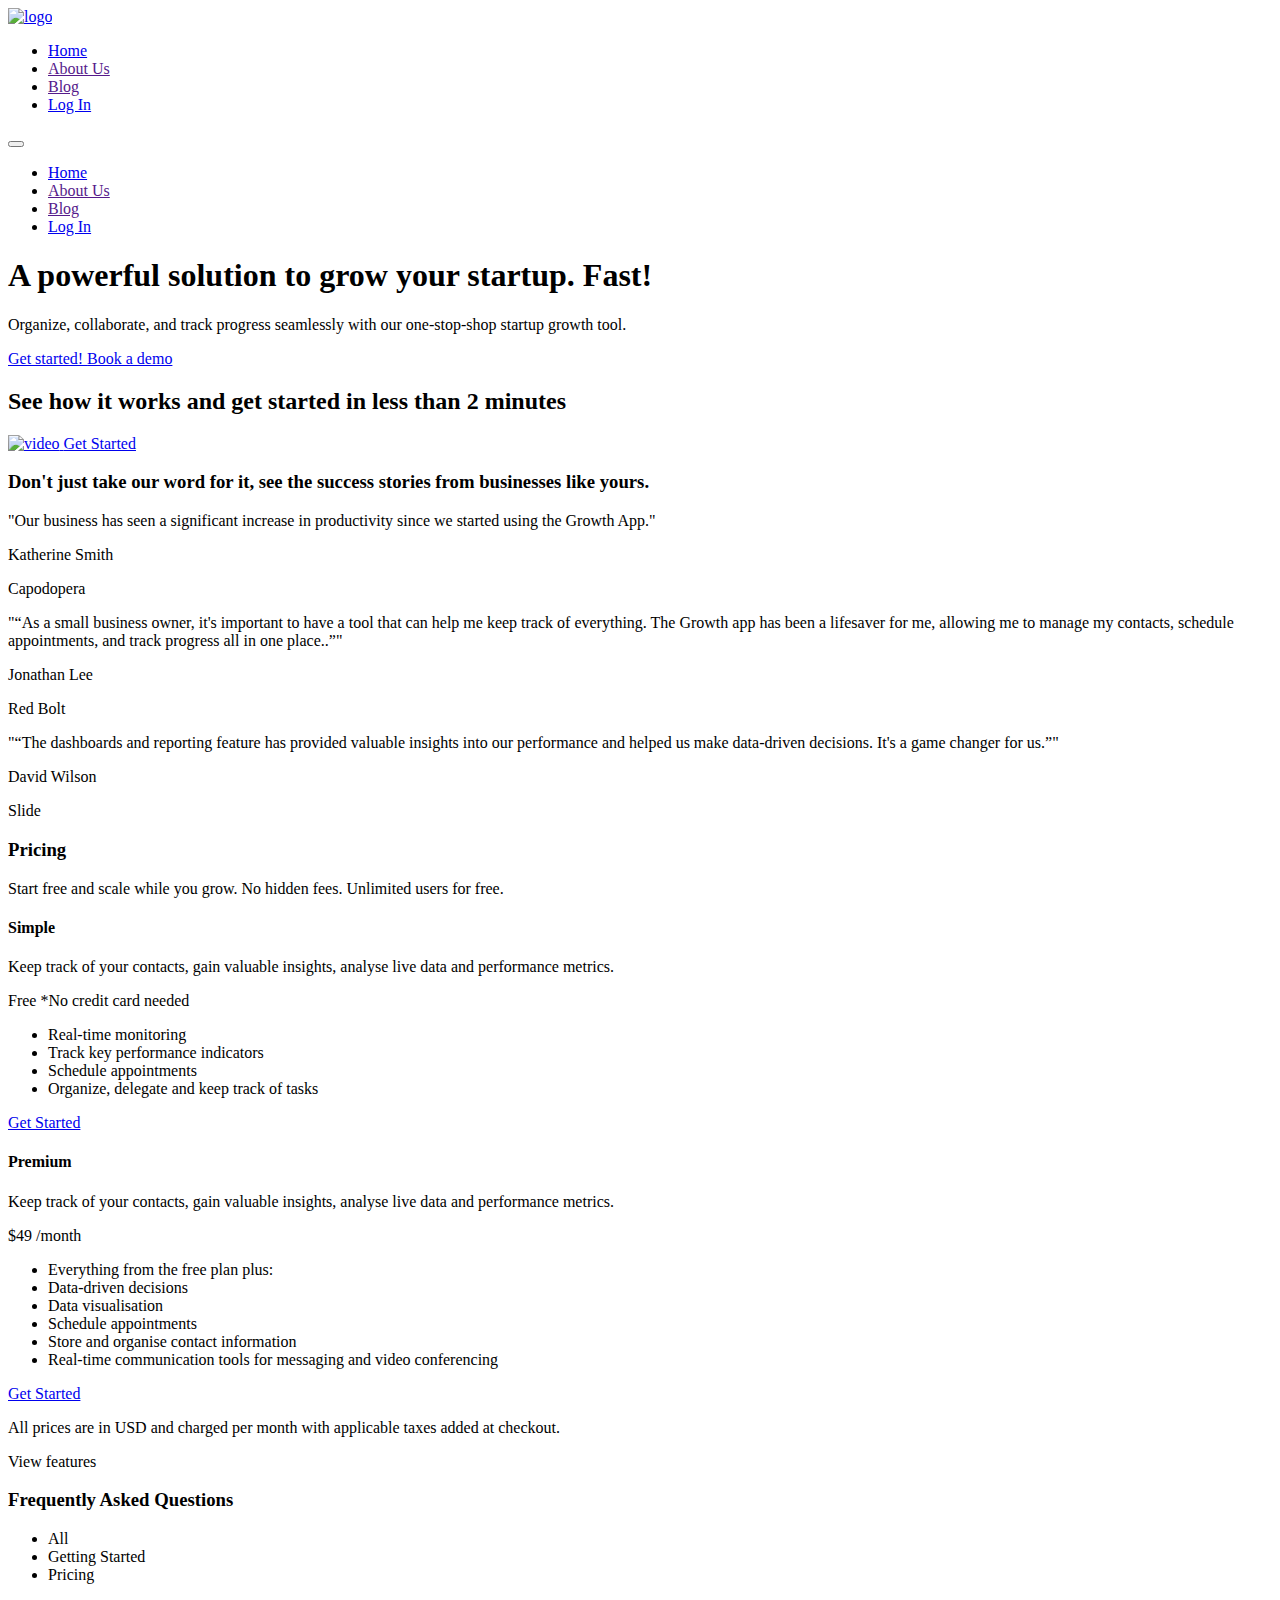
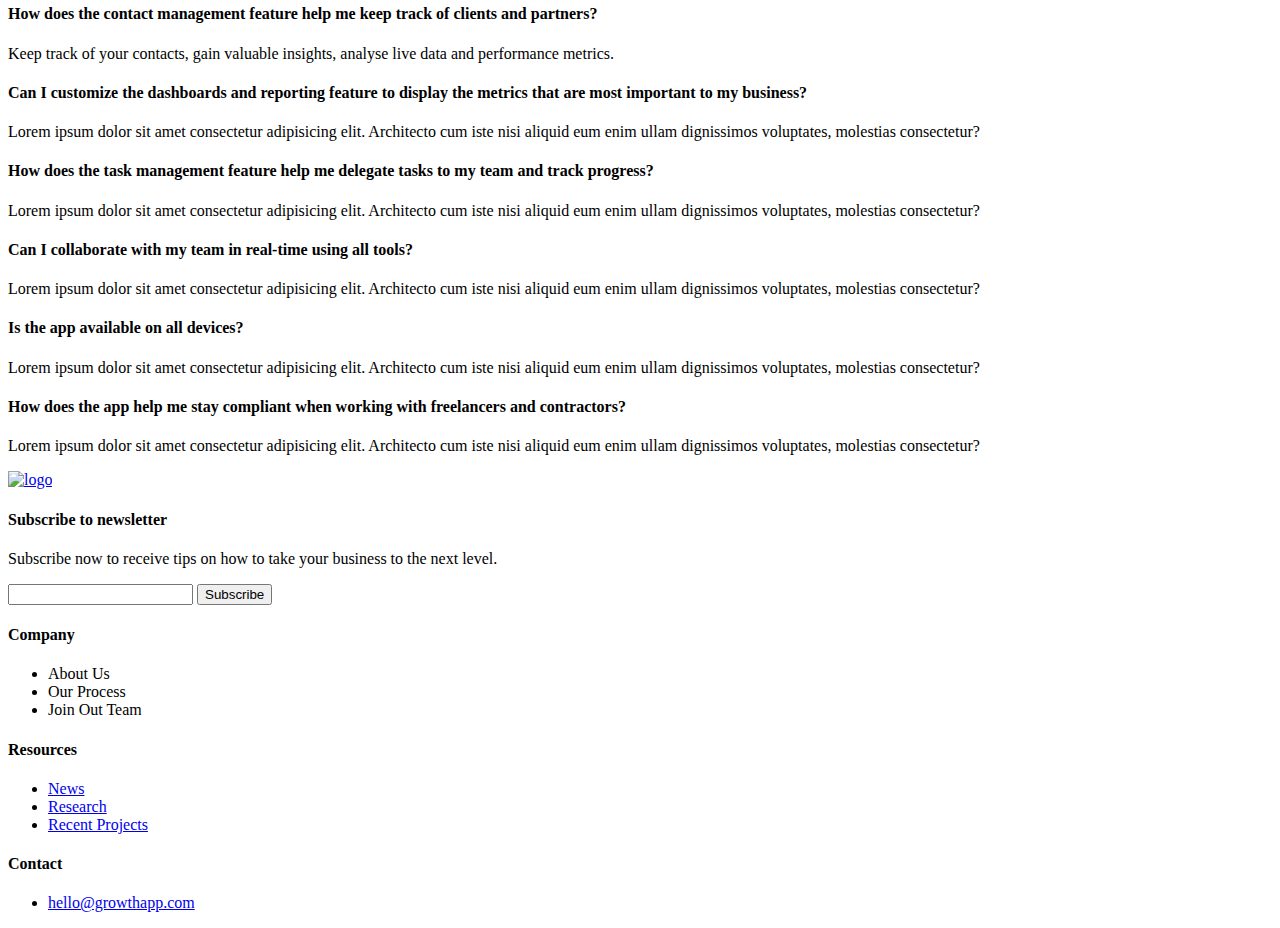
==== index.html @ 92686e4e "moved index.html to root" ====
<!DOCTYPE html>
<html lang="en">
<head>
    <meta charset="UTF-8">
    <meta name="viewport" content="width=device-width, initial-scale=1.0">
    <title>Growth App</title>
    <link rel="preconnect" href="https://fonts.googleapis.com">
    <link rel="preconnect" href="https://fonts.gstatic.com" crossorigin>
    <link href="https://fonts.googleapis.com/css2?family=Poppins:wght@300;400;600;700&display=swap" rel="stylesheet">
    <link rel="stylesheet" href="https://cdnjs.cloudflare.com/ajax/libs/font-awesome/6.6.0/css/all.min.css" integrity="sha512-Kc323vGBEqzTmouAECnVceyQqyqdsSiqLQISBL29aUW4U/M7pSPA/gEUZQqv1cwx4OnYxTxve5UMg5GT6L4JJg==" crossorigin="anonymous" referrerpolicy="no-referrer" />
    <link rel="stylesheet" href="/style.css">
    <link rel="shortcut icon" href="Images/favicon.ico" type="image/x-icon">
</head>
<body>

    <!-- Navbar -->
    <nav class="navbar">
        <div class="container">
            <div class="logo">
                <a href="index.html">
                    <img src="/Images/logo.png" alt="logo">
                </a>
            </div>
            <div class="main-menu">
                <ul>
                    <li>
                        <a href="index.html">Home</a>
                    </li>
                    <li>
                        <a href="">About Us</a>
                    </li>
                    <li>
                        <a href="">Blog</a>
                    </li>
                    <li>
                        <a class="btn" href="#">
                            <i class="fas fa-user fa-fw"></i>Log In
                        </a>
                    </li>
                </ul>
            </div>

            <!-- Hamburger button -->

            <button class="hamburger-button">
                <div class="hamburger-line"></div>
                <div class="hamburger-line"></div>
                <div class="hamburger-line"></div>
            </button>
            <div class="mobile-menu">
                <ul>
                    <li>
                        <a href="index.html">Home</a>
                    </li>
                    <li>
                        <a href="">About Us</a>
                    </li>
                    <li>
                        <a href="">Blog</a>
                    </li>
                    <li>
                        <a class="btn" href="#">
                            <i class="fas fa-user fa-fw"></i>Log In
                        </a>
                    </li>
                </ul>
            </div>
        </div>
    </nav>
    <!-- Hero section -->

    <section class="hero">
        <div class="container">
            <div class="hero-content">
                <h1 class="hero-heading text-xxl">
                    A powerful solution to grow your startup. Fast!
                </h1>
                <p class="hero-text">
                    Organize, collaborate, and track progress seamlessly with our one-stop-shop startup growth tool.
                </p>
                <div class="hero-buttons">
                    <a href="#" class="btn btn-primary">
                        Get started!
                    </a>
                    <a href="#" class="btn"><i class="fas fa-laptop"></i>
                        Book a demo
                    </a>
                </div>
            </div>
        </div>
    </section>

     <!-- Video section -->

     <section class="video bg-black">
        <div class="container-sm">
            <h2 class="video-heading text-xl text-center">
                See how it works and get started in less than 2 minutes
            </h2>
            <div class="video-content">
                <a href="#">
                    <img src="/Images/video-preview.png" alt="video" class="video-preview">
                </a>
                <a href="#" class="btn btn-primary">Get Started</a>
            </div>
        </div>
     </section>

     <!-- Testimonials section -->

     <section class="testimonials bg-dark">
        <div class="container">
            <h3 class="testimonials-heading text-xl">
                Don't just take our word for it, see the success stories from businesses like yours.
            </h3>
            <div class="testimonials-grid">
                <div class="card">
                    <p>
                        "Our business has seen a significant increase in productivity since we started using the Growth App."
                    </p>
                    <p>Katherine Smith</p>
                    <p>Capodopera</p>
                </div>
                <div class="card">
                    <p>
                        "“As a small business owner, it's important to have a tool that can help me keep track of everything. The Growth app has been a lifesaver for me, allowing me to manage my contacts, schedule appointments, and track progress all in one place..”"
                    </p>
                    <p>Jonathan Lee</p>
                    <p>Red Bolt</p>
                </div>
                <div class="card">
                    <p>
                        "“The dashboards and reporting feature has provided valuable insights into our performance and helped us make data-driven decisions. It's a game changer for us.”"
                    </p>
                    <p>David Wilson</p>
                    <p>Slide</p>
                </div>
            </div>
        </div>
     </section>


     <!-- Pricing section -->

     <section class="pricing">
        <div class="container-sm">
            <h3 class="pricing-heading text-xl text-center">
                Pricing
            </h3>
            <p class="pricing-subheading text-md text-center">
                Start free and scale while you grow. No hidden fees. Unlimited users for free.
            </p>
            <div class="pricing-grid">

                <!-- Pricing Card 1 -->

                 <div class="card bg-light">
                    <div class="pricing-card-header">
                        <h4 class="pricing-heading text-xl">
                            Simple
                        </h4>
                        <p class="pricing-card-subheading">
                            Keep track of your contacts, gain valuable insights, analyse live data and performance metrics.
                        </p>
                        <p class="pricing-card-price">
                            <span class="text-xl">Free</span>
                            *No credit card needed
                        </p>
                    </div>
                    <div class="pricing-card-body">
                        <ul>
                            <li>
                                <i class="fas fa-check"></i> Real-time monitoring
                            </li>
                            <li>
                                <i class="fas fa-check"></i> Track key performance indicators
                            </li>
                            <li>
                                <i class="fas fa-check"></i> Schedule appointments
                            </li>
                            <li>
                                <i class="fas fa-check"></i> Organize, delegate and keep track of tasks
                            </li>
                        </ul>
                        <a href="#" class="btn btn-primary btn-block">Get Started</a>
                    </div>
                 </div>

                 <!-- Pricing Card 2 -->

                 <div class="card bg-black">
                    <div class="pricing-card-header">
                        <h4 class="pricing-heading text-xl">
                            Premium
                        </h4>
                        <p class="pricing-card-subheading">
                            Keep track of your contacts, gain valuable insights, analyse live data and performance metrics.
                        </p>
                        <p class="pricing-card-price">
                            <span class="text-xl">$49</span>
                            /month
                        </p>
                    </div>
                    <div class="pricing-card-body">
                        <ul>
                            <li>Everything from the free plan plus:</li>
                            <li>
                                <i class="fas fa-check"></i> Data-driven decisions
                            </li>
                            <li>
                                <i class="fas fa-check"></i> Data visualisation
                            </li>
                            <li>
                                <i class="fas fa-check"></i> Schedule appointments
                            </li>
                            <li>
                                <i class="fas fa-check"></i> Store and organise contact information
                            </li>
                            <li>
                                <i class="fas fa-check"></i> Real-time communication tools for messaging and video conferencing
                            </li>
                        </ul>
                        <a href="#" class="btn btn-primary btn-block">Get Started</a>
                    </div>
                 </div>
            </div>
            <p class="pricing-footer text-center">
                All prices are in USD and charged per month with applicable taxes added at checkout.
            </p>
            <p class="pricing-footer-features text-center">View features<i class="fa fa-arrow-down fa-fw"></i>
            </p> 
        </div>
     </section>

          <!-- FAQ section -->

     <section class="faq bg-light">
        <div class="container-sm">
            <h3 class="text-xl text-center">
                Frequently Asked Questions
            </h3>
            <ul class="faq-menu">
                <li class="active">All</li>
                <li>Getting Started</li>
                <li>Pricing</li>
            </ul>
            <div class="faq-content">
                <div class="faq-group">
                    <div class="faq-group-header">
                        <h4 class="text-md">
                            How does the contact management feature help me keep track of clients and partners?
                        </h4>
                        <i class="fas fa-minus"></i>
                    </div>
                    <div class="faq-group-body open">
                        <p>Keep track of your contacts, gain valuable insights, analyse live data and performance metrics.</p>
                    </div>
                </div>
                <div class="faq-group">
                    <div class="faq-group-header">
                        <h4 class="text-md">
                            Can I customize the dashboards and reporting feature to display the metrics that are most important to my business?
                        </h4>
                        <i class="fas fa-plus"></i>
                    </div>
                    <div class="faq-group-body">
                        <p>Lorem ipsum dolor sit amet consectetur adipisicing elit. Architecto cum iste nisi aliquid eum enim ullam dignissimos voluptates, molestias consectetur?</p>
                    </div>
                </div>
                <div class="faq-group">
                    <div class="faq-group-header">
                        <h4 class="text-md">
                            How does the task management feature help me delegate tasks to my team and track progress?
                        </h4>
                        <i class="fas fa-plus"></i>
                    </div>
                    <div class="faq-group-body">
                        <p>Lorem ipsum dolor sit amet consectetur adipisicing elit. Architecto cum iste nisi aliquid eum enim ullam dignissimos voluptates, molestias consectetur?</p>
                    </div>
                </div>
                <div class="faq-group">
                    <div class="faq-group-header">
                        <h4 class="text-md">
                            Can I collaborate with my team in real-time using all tools?
                        </h4>
                        <i class="fas fa-plus"></i>
                    </div>
                    <div class="faq-group-body">
                        <p>Lorem ipsum dolor sit amet consectetur adipisicing elit. Architecto cum iste nisi aliquid eum enim ullam dignissimos voluptates, molestias consectetur?</p>
                    </div>
                </div>
                <div class="faq-group">
                    <div class="faq-group-header">
                        <h4 class="text-md">
                            Is the app available on all devices?
                        </h4>
                        <i class="fas fa-plus"></i>
                    </div>
                    <div class="faq-group-body">
                        <p>Lorem ipsum dolor sit amet consectetur adipisicing elit. Architecto cum iste nisi aliquid eum enim ullam dignissimos voluptates, molestias consectetur?</p>
                    </div>
                </div>
                <div class="faq-group">
                    <div class="faq-group-header">
                        <h4 class="text-md">
                            How does the app help me stay compliant when working with freelancers and contractors?
                        </h4>
                        <i class="fas fa-plus"></i>
                    </div>
                    <div class="faq-group-body">
                        <p>Lorem ipsum dolor sit amet consectetur adipisicing elit. Architecto cum iste nisi aliquid eum enim ullam dignissimos voluptates, molestias consectetur?</p>
                    </div>
                </div>
            </div>
        </div>
     </section>

     <!-- Footer Section -->

     <footer class="footer bg-black">
        <div class="container">
            <div class="footer-grid">
                <div>
                    <a href="index.html">
                        <img src="/Images/logo-white.png" alt="logo">
                    </a>
                    <div class="card">
                        <h4>Subscribe to newsletter</h4>
                        <p class="text-sm">
                            Subscribe now to receive  tips on how to take your business to the next level.
                        </p>
                        <form>
                            <input type="email" id="email" placeholder=""Enter your email>
                            <button type="submit" class="btn btn-primary btn-block">Subscribe</button>
                        </form>
                    </div>
                    <i class="fab fa-linkedin"></i>
                    <i class="fab fa-twitter"></i>
                </div>

                <div>
                    <h4>Company</h4>
                    <ul>
                        <li><a href="#"></a>About Us</li>
                        <li><a href="#"></a>Our Process</li>
                        <li><a href="#"></a>Join Out Team</li>
                    </ul>
                </div>

                <div>
                    <h4>Resources</h4>
                    <ul>
                        <li><a href="#">News</a></li>
                        <li><a href="#">Research</a></li>
                        <li><a href="#">Recent Projects</a></li>
                    </ul>
                </div>

                <div>
                    <h4>Contact</h4>
                    <ul>
                        <li>
                            <a href="#">hello@growthapp.com</a>
                        </li>
                    </ul>
                </div>

            </div>
        </div>

     </footer>

    <script src="/script.js"></script>
</body>
</html>
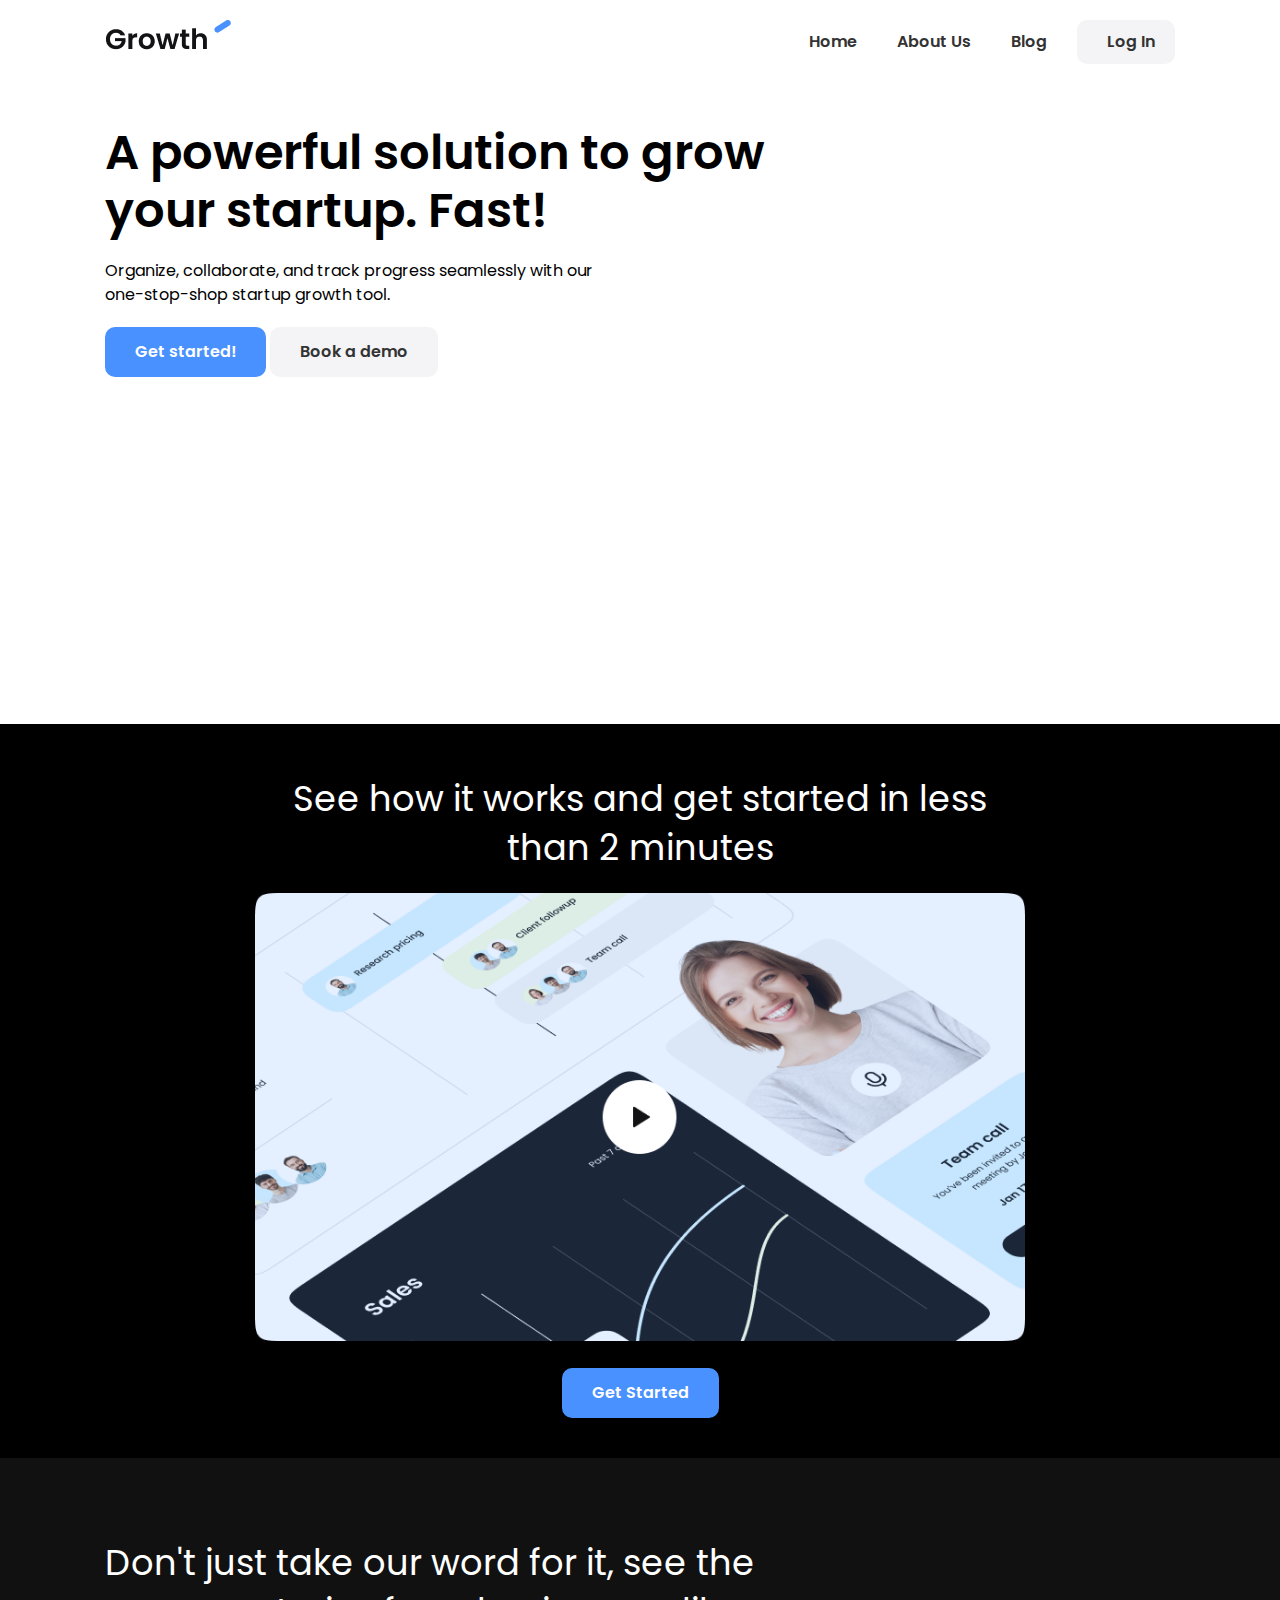
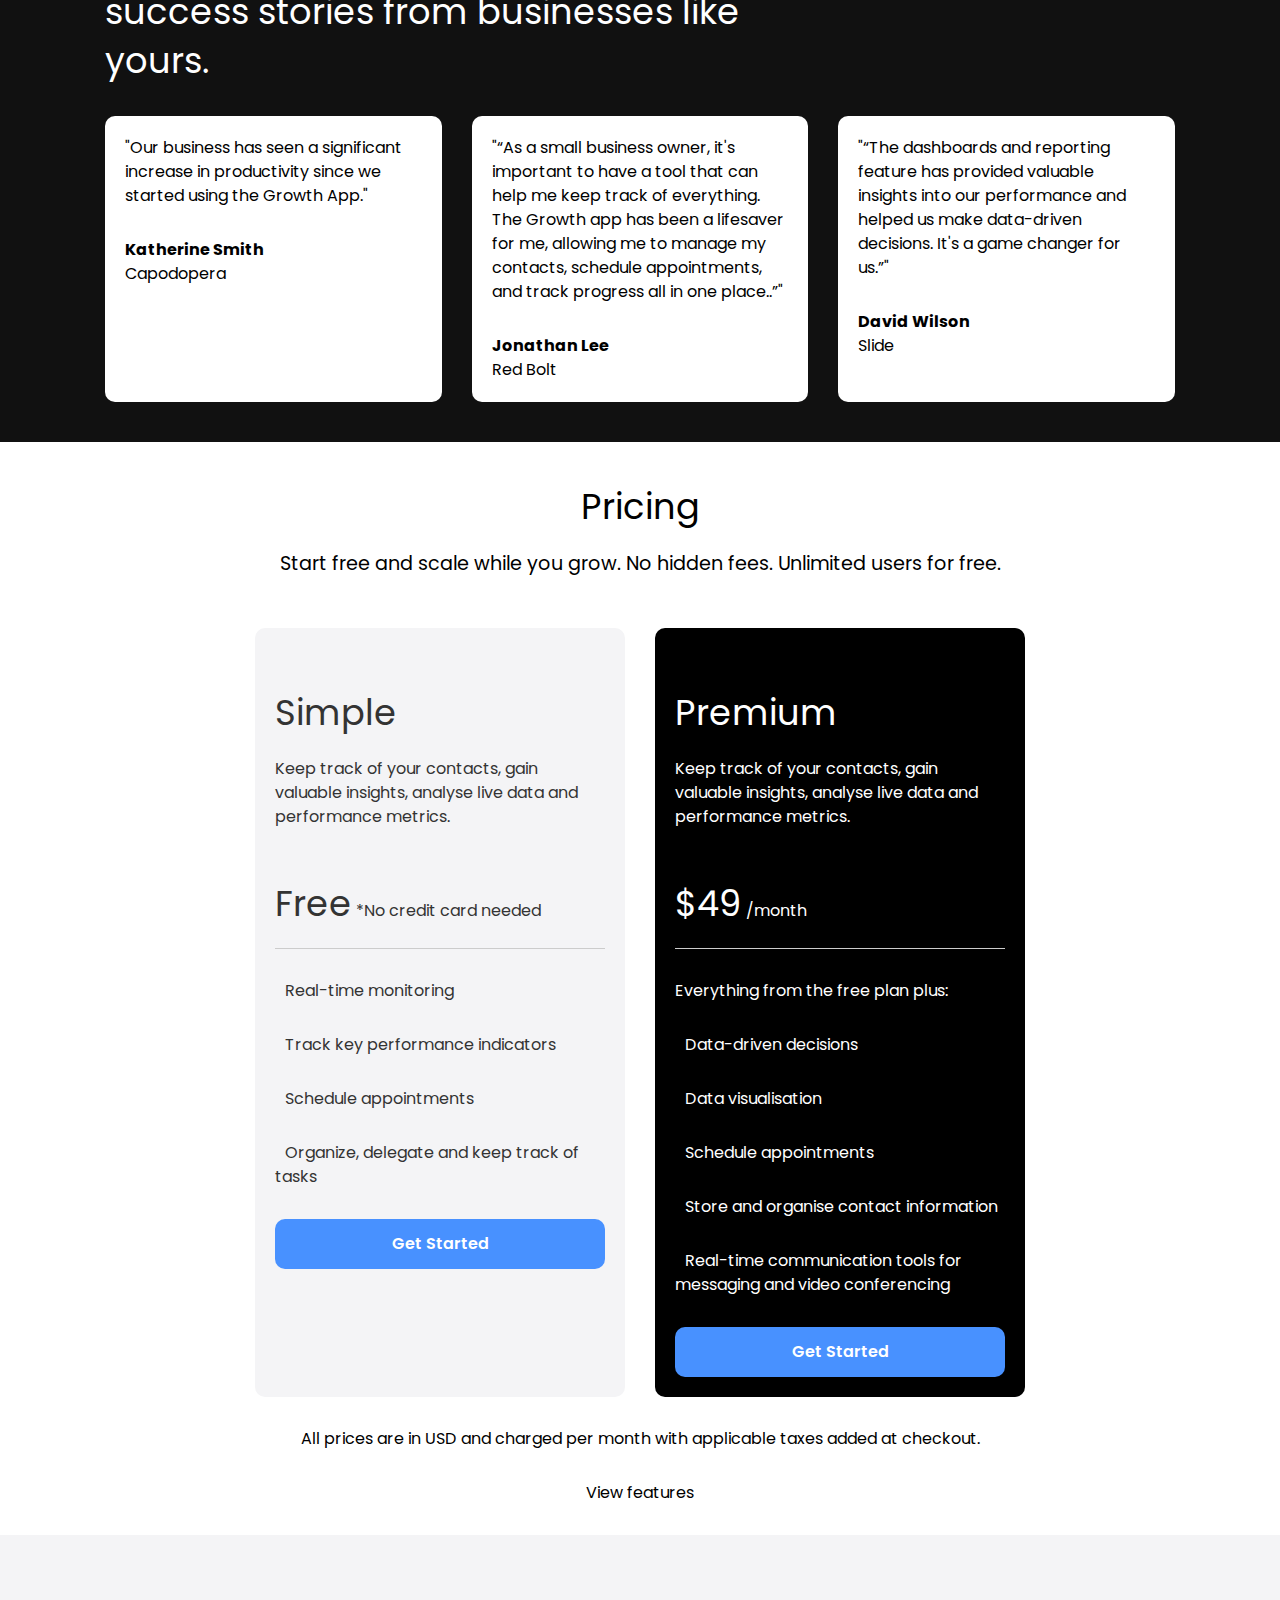
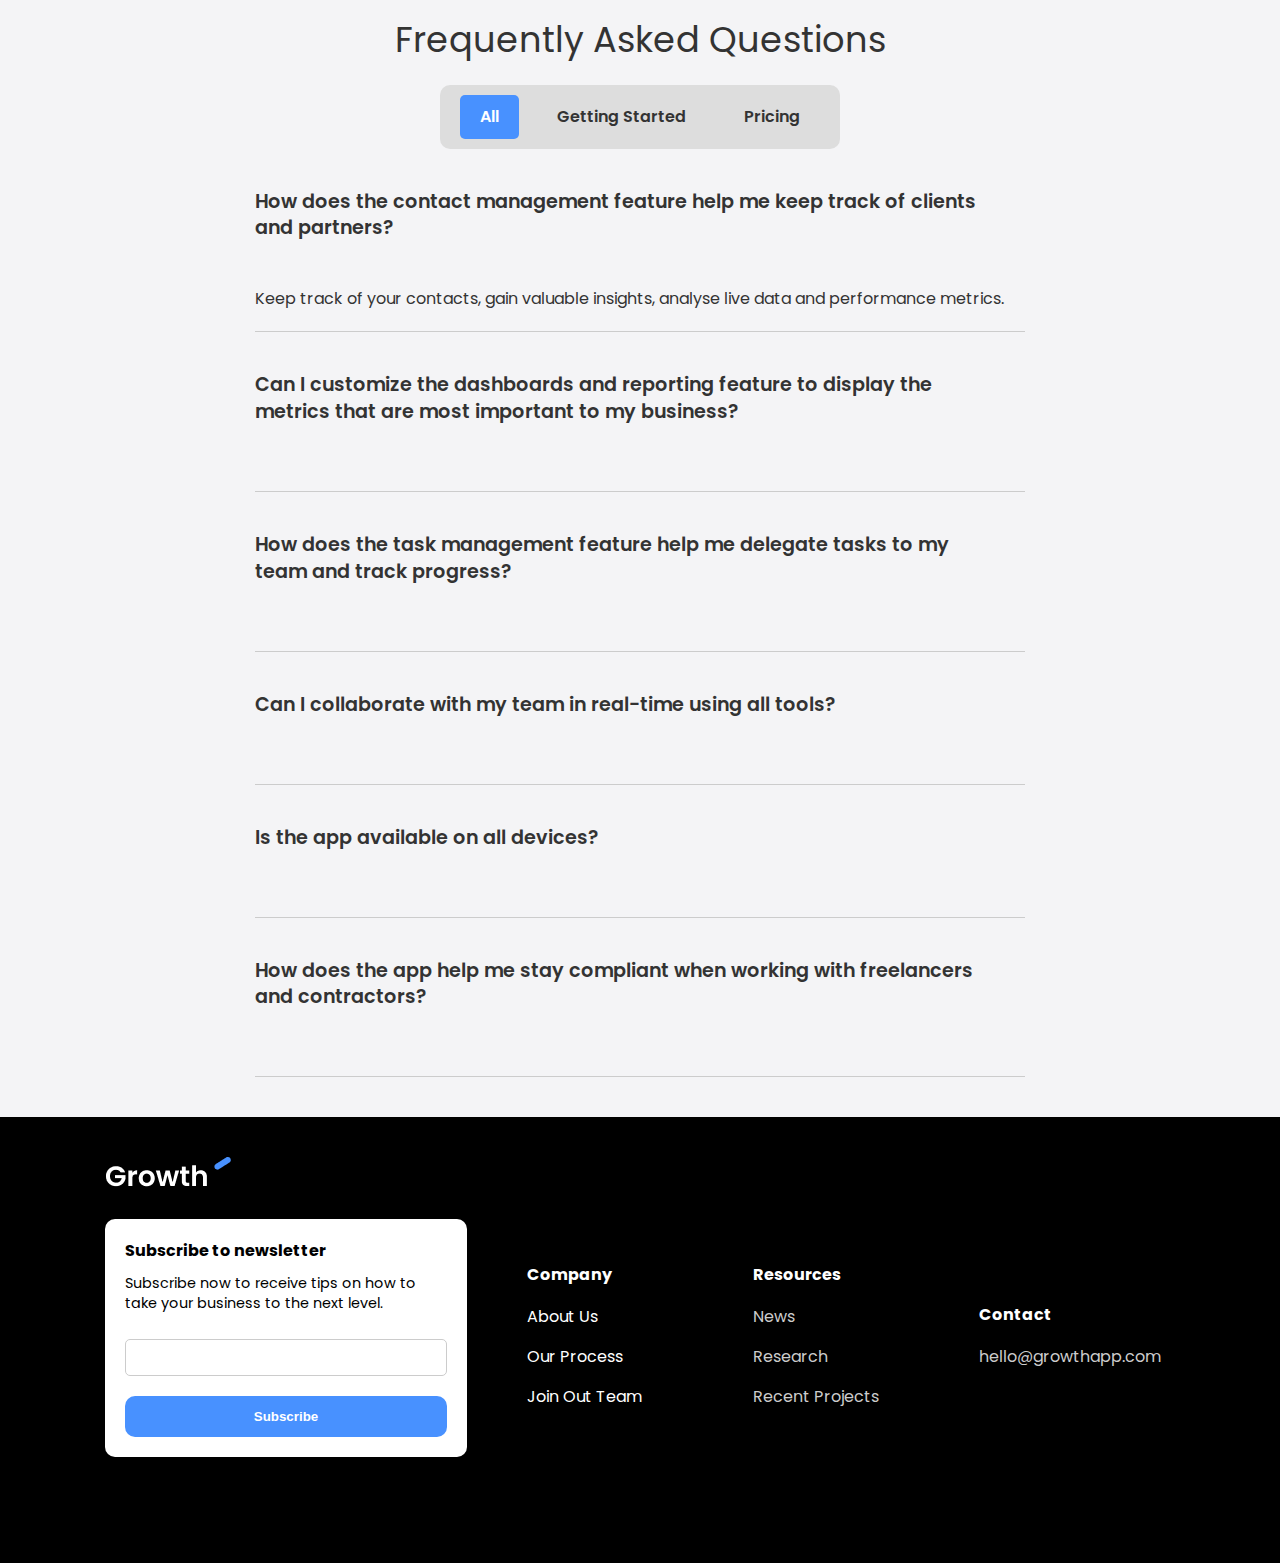
==== commit b86f2c2c: "old index removed and new modified" ====
--- a/index.html
+++ b/index.html
@@ -8,7 +8,7 @@
     <link rel="preconnect" href="https://fonts.gstatic.com" crossorigin>
     <link href="https://fonts.googleapis.com/css2?family=Poppins:wght@300;400;600;700&display=swap" rel="stylesheet">
     <link rel="stylesheet" href="https://cdnjs.cloudflare.com/ajax/libs/font-awesome/6.6.0/css/all.min.css" integrity="sha512-Kc323vGBEqzTmouAECnVceyQqyqdsSiqLQISBL29aUW4U/M7pSPA/gEUZQqv1cwx4OnYxTxve5UMg5GT6L4JJg==" crossorigin="anonymous" referrerpolicy="no-referrer" />
-    <link rel="stylesheet" href="/style.css">
+    <link rel="stylesheet" href="./LUT_coursework/style.css">
     <link rel="shortcut icon" href="Images/favicon.ico" type="image/x-icon">
 </head>
 <body>
@@ -18,7 +18,7 @@
         <div class="container">
             <div class="logo">
                 <a href="index.html">
-                    <img src="/Images/logo.png" alt="logo">
+                    <img src="./LUT_coursework/Images/logo.png" alt="logo">
                 </a>
             </div>
             <div class="main-menu">
@@ -99,7 +99,7 @@
             </h2>
             <div class="video-content">
                 <a href="#">
-                    <img src="/Images/video-preview.png" alt="video" class="video-preview">
+                    <img src="./LUT_coursework/Images/video-preview.png" alt="video" class="video-preview">
                 </a>
                 <a href="#" class="btn btn-primary">Get Started</a>
             </div>
@@ -322,7 +322,7 @@
             <div class="footer-grid">
                 <div>
                     <a href="index.html">
-                        <img src="/Images/logo-white.png" alt="logo">
+                        <img src="./LUT_coursework/Images/logo-white.png" alt="logo">
                     </a>
                     <div class="card">
                         <h4>Subscribe to newsletter</h4>
@@ -370,6 +370,6 @@
 
      </footer>
 
-    <script src="/script.js"></script>
+    <script src="./LUT_coursework/script.js"></script>
 </body>
 </html>--- a/LUT_coursework/style.css
+++ b/LUT_coursework/style.css
@@ -0,0 +1,518 @@
+* {
+    box-sizing: border-box;
+    margin: 0;
+    padding: 0;
+}
+
+:root {
+    --primary-color: #4891ff;
+    --light-color: #f4f4f6;
+    --dark-color: #111;
+}
+
+body {
+    font-family: 'Poppins', sans-serif;
+    font-size: 16px;
+    line-height: 1.5;
+    background: fff;
+    overflow-x: hidden;
+}
+
+a {
+    text-decoration: none;
+    color: #333;
+
+}
+
+ul {
+    list-style: none;
+}
+
+img {
+    max-width: 100%;
+}
+
+/* Navbar */
+
+.navbar {
+    background: fff;
+    padding: 20px;
+}
+
+.navbar .container {
+    display: flex;
+    justify-content: space-between;
+}
+
+.navbar .main-menu ul {
+    display: flex;
+}
+
+.navbar ul li a {
+    padding: 10px 20px;
+    display: block;
+    font-weight: 600;
+    transition: 0.5s;
+}
+
+.navbar ul li a:hover {
+    color: var(--primary-color);
+}
+
+.navbar ul li a i {
+    margin-right: 10px;
+}
+
+.navbar ul li:last-child a {
+    margin-left: 10px;
+}
+
+/* Hero */
+
+.hero {
+    margin-bottom: 50px;
+}
+
+.hero .container {
+    background: url('../Images/hero-bg.png') no-repeat;
+    background-size: contain;
+    background-position: center bottom;
+    height: 550px;
+}
+
+.hero .hero-content {
+    width: 70%;
+}
+
+.hero .hero-text {
+    width: 70%;
+    margin-bottom: 20px;
+}
+
+/* Video */
+
+.video {
+    padding: 10px 0 40px;
+}
+
+.video-content {
+    display: flex;
+    flex-direction: column;
+    align-items: center;
+}
+
+.video-preview {
+    margin-bottom: 20px;
+}
+
+/* Testimonials */
+
+.testimonials {
+    padding: 40px 0;
+}
+
+.testimonials .testimonials-heading {
+    width: 700px;
+    margin-bottom: 30px;
+}
+
+.testimonials-grid {
+    display: grid;
+    grid-template-columns: repeat(3, 1fr);
+    gap: 30px;
+}
+
+.testimonials .card p:nth-child(2) {
+    margin-top: 30px;
+    font-weight: bold;
+}
+
+/* Pricing */
+
+.pricing-grid {
+    display: grid;
+    grid-template-columns: repeat(2, 1fr);
+    gap: 30px;
+    margin-top: 50px;
+}
+
+.pricing .pricing-card-subheading {
+    margin-bottom: 30px;
+}
+
+.pricing .pricing-card-price {
+    margin-bottom: 30px;
+    padding: 20px 0;
+    border-bottom: 1px solid #ccc;
+}
+
+.pricing ul {
+    margin: 30px 0;
+}
+
+.pricing ul li {
+    margin-bottom: 30px;
+}
+
+.pricing ul li i {
+    margin-right: 10px;
+}
+
+.pricing .pricing-footer {
+    margin: 30px 0;
+}
+
+.pricing .pricing-footer-features {
+    margin-bottom: 30px;
+}
+
+/* FAQ */
+
+.faq {
+    padding: 40px 0;
+}
+
+.faq .faq-group {
+    border-bottom: 1px solid #ccc;
+    padding-bottom: 20px;
+}
+
+.faq .faq-group .faq-group-header {
+    padding: 20px 0;
+    margin-bottom: 15px;
+    position: relative;
+}
+
+.faq .faq-group .faq-group-header h4 {
+    font-weight: 600;
+    width: 95%;
+}
+
+.faq .faq-group .faq-group-header i {
+    position: absolute;
+    right: 0;
+    top: 35px;
+    font-size: 1.3rem;
+    cursor: pointer;
+}
+
+.faq .faq-group .faq-group-body {
+    display: none;
+}
+
+.faq .faq-group .faq-group-body.open {
+    display: block;
+}
+
+.faq ul.faq-menu {
+    max-width: 400px;
+    margin: auto;
+    display: flex;
+    justify-content: space-between;
+    align-items: center;
+    background: #ddd;
+    padding: 10px 20px;
+    border-radius: 10px;
+    font-weight: 600;
+    cursor: pointer;
+}
+
+.faq ul.faq-menu li {
+    padding: 10px 20px;
+    border-radius: 5px;
+    text-align: center;
+}
+
+.faq ul.faq-menu li.active {
+    background-color: var(--primary-color);
+    color: #fff;
+}
+
+/* Footer */
+
+.footer {
+    padding: 40px 0;
+}
+
+.footer h4 {
+    margin-bottom: 10px;
+}
+
+.footer ul li {
+    line-height: 2.5;
+}
+
+.footer a {
+    color: #ccc;
+}
+
+.footer i {
+    font-size: 1.5rem;
+    margin-right: 10px;
+}
+
+.footer-grid {
+    display: grid;
+    grid-template-columns: 2fr 1fr 1fr 1fr;
+    gap: 30px;
+    justify-content: center;
+    align-items: center;
+}
+
+.footer .card {
+    margin: 20px 30px 30px 0;
+}
+
+.footer input[type='email'] {
+    width: 100%;
+    padding: 10px;
+    border: 1px solid #ccc;
+    border-radius: 5px;
+    margin: 20px 0;
+}
+
+
+/* Utility Classes */
+
+.container {
+    max-width: 1100px;
+    margin: 0 auto;
+    padding: 0 15px;
+}
+
+.container-sm {
+    max-width: 800px;
+    margin: 0 auto;
+    padding: 0 15px;
+}
+
+/* Card */
+
+.card {
+    background: #fff;
+    color: #000;
+    border-radius: 10px;
+    padding: 20px;
+}
+
+/* Buttons */
+
+.btn {
+    display: inline-block;
+    padding: 13px 30px;
+    background: var(--light-color);
+    color: #333;
+    font-weight: 600;
+    text-decoration: none;
+    border: none;
+    border-radius: 10px;
+    cursor: pointer;
+    text-align: center;
+    transition: 0.5s;
+}
+
+.btn:hover {
+    opacity: 0.8;
+}
+
+.btn-primary {
+    background: var(--primary-color);
+    color: #fff;
+}
+
+.btn-dark {
+    background: var(--dark-color);
+    color: #fff;
+}
+
+.btn-block {
+    display: block;
+    width: 100%;
+}
+
+/* Text Classes */
+
+.text-xxl {
+    font-size: 3rem;
+    line-height: 1.2;
+    font-weight: 600;
+    margin: 40px 0 20px;
+}
+
+.text-xl {
+    font-size: 2.2rem;
+    line-height: 1.4;
+    font-weight: normal;
+    margin: 40px 0 20px;
+}
+
+.text-lg {
+    font-size: 1.8rem;
+    line-height: 1.4;
+    font-weight: normal;
+    margin: 30px 0 20px;
+}
+
+.text-md {
+    font-size: 1.2rem;
+    line-height: 1.4;
+    font-weight: normal;
+    margin: 20px 0 10px;
+}
+
+.text-sm {
+    font-size: 0.9rem;
+    line-height: 1.4;
+    font-weight: normal;
+    margin: 10px 0 5px;
+}
+
+.text-center {
+    text-align: center;
+}
+
+/* Background */
+
+.bg-primary {
+    background: var(--primary-color);
+    color: #fff;
+}
+
+.bg-light {
+    background: var(--light-color);
+    color: #333;
+}
+
+.bg-dark {
+    background: var(--dark-color);
+    color: #fff;
+}
+
+.bg-black {
+    background: #000;
+    color: #fff;
+}
+
+/* Hamburger Button */
+
+.hamburger-button {
+    display: none;
+    background: none;
+    border: none;
+    cursor: pointer;
+    padding: 10px;
+    z-index: 1000;
+}
+
+.hamburger-button .hamburger-line {
+    width: 30px;
+    height: 3px;
+    background: #333;
+    margin: 6px 0;
+}
+
+/* Mobile Menu */
+
+.mobile-menu {
+    position: fixed;
+    top: 0;
+    right: -300px;
+    width: 250px;
+    height: 100%;
+    z-index: 100;
+    background: #fff;
+    box-shadow: 0px 0px 10px rgba(0, 0, 0, 0.2);
+    transition: right 0.3s ease-in-out;
+}
+
+.mobile-menu.active {
+    right: 0;
+}
+
+.mobile-menu ul {
+    margin-top: 100px;
+    padding-right: 10px;
+}
+
+.mobile-menu ul li {
+    margin: 10px 0;
+}
+
+.mobile-menu ul li a {
+    font-size: 20px;
+    transition: 0.3s;
+}
+
+/* Media Queries */
+
+@media (max-width: 960px) {
+    .text-xxl {
+        font-size: 2.5rem;
+    }
+}
+
+@media (max-width: 670px) {
+    .navbar .main-menu {
+        display: none;
+    }
+
+    .navbar .hamburger-button {
+        display: block;
+    }
+
+    .hero .container {
+        background: url(/Images/hero-bg-mobile.png) no-repeat;
+        background-size: 350px 400px;
+        background-position: bottom;
+        height: 770px;
+    }
+
+    .hero .hero-content,  .hero .hero-text  {
+        width: 100%;
+        text-align: center;
+    }
+
+    .hero .hero-buttons .btn {
+        margin-bottom: 10px;
+        display: block;
+        width: 100%;
+    }
+
+    .testimonials .testimonials-heading {
+        max-width: 100%;
+        text-align: center;
+    }
+
+    .testimonials .testimonials-grid, .pricing .pricing-grid, .footer .footer-grid {
+        grid-template-columns: 1fr;
+    }
+
+    .footer .card {
+        margin-right: 0;
+    }
+
+    .footer .footer-grid > div {
+        text-align: center;
+    }
+
+    /* Text */
+
+    .text-xl {
+        font-size: 1.9rem;
+    }
+
+    .text-lg {
+        font-size: 1.5rem;
+    }
+
+    .text-md {
+        font-size: 1.1rem;
+    }
+
+}
+
+@media (max-width: 500px) {
+    .text-xxl {
+        font-size: 2rem;
+    }
+}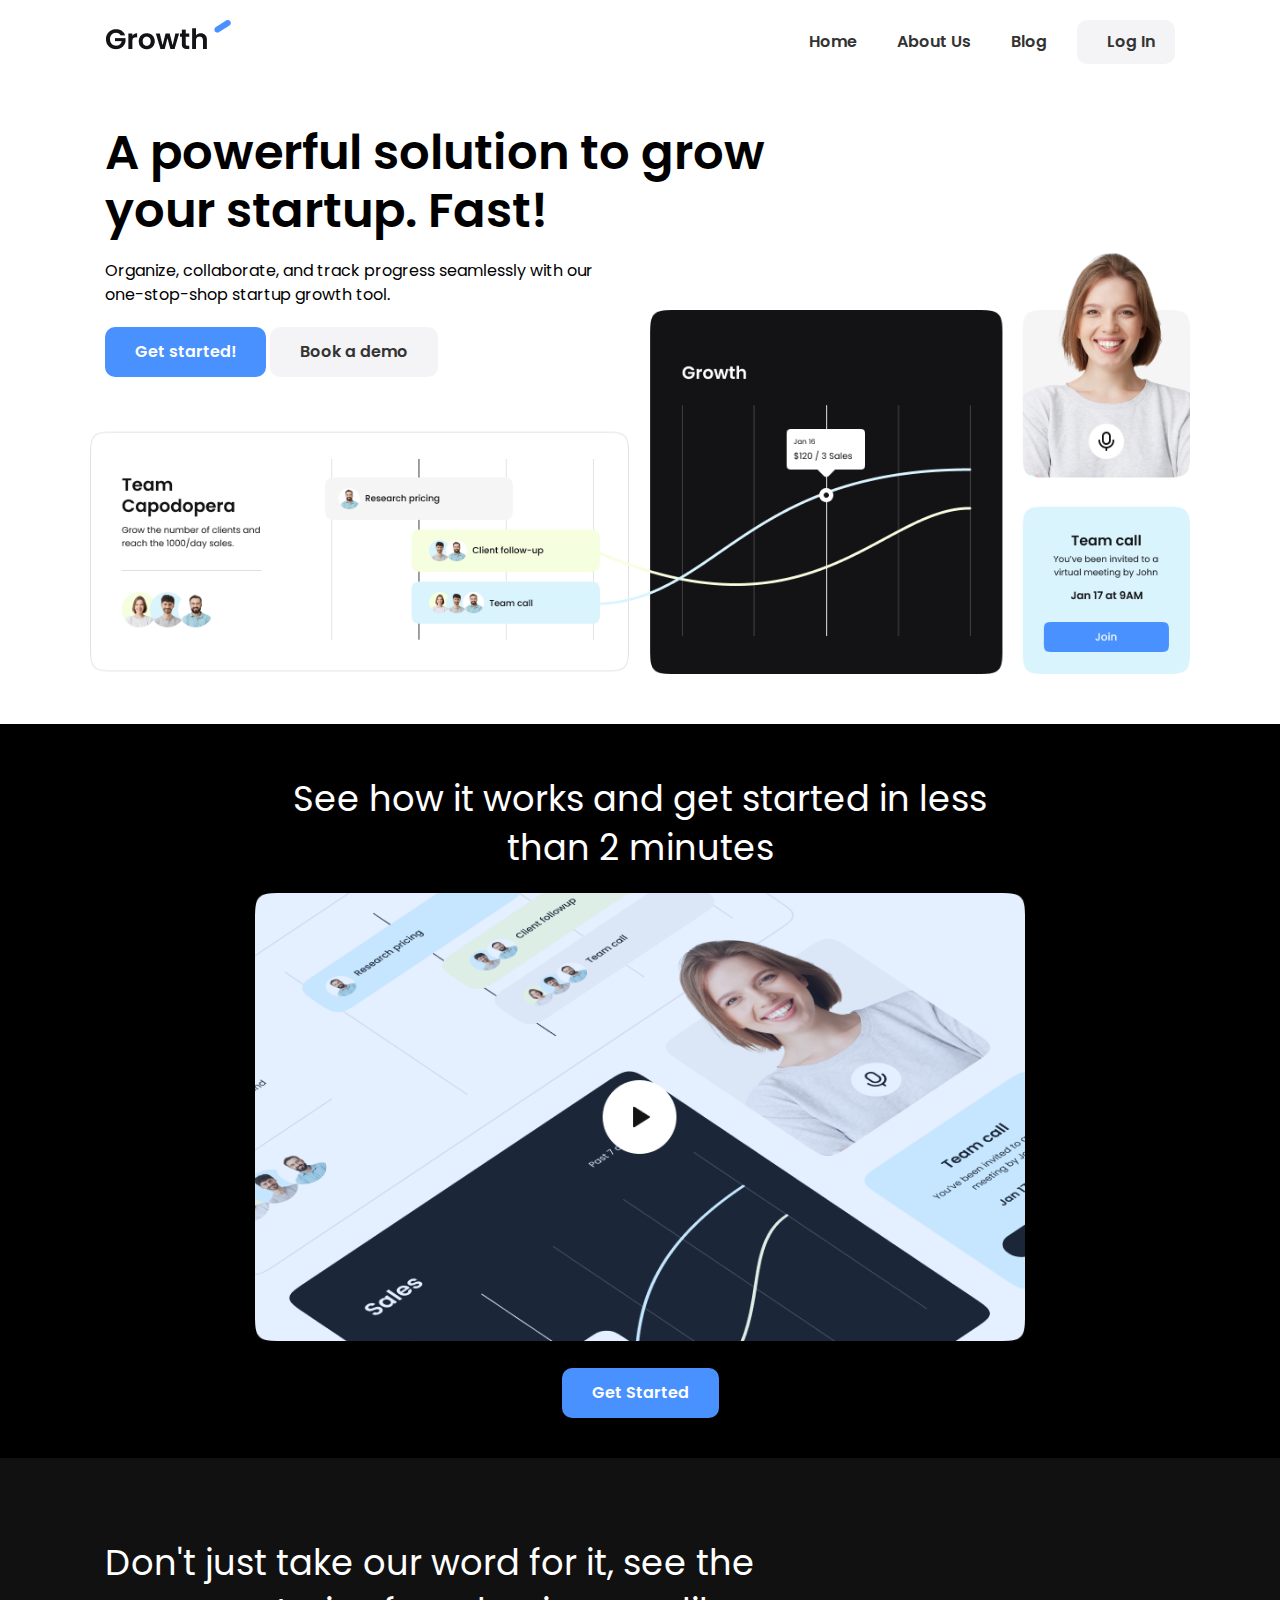
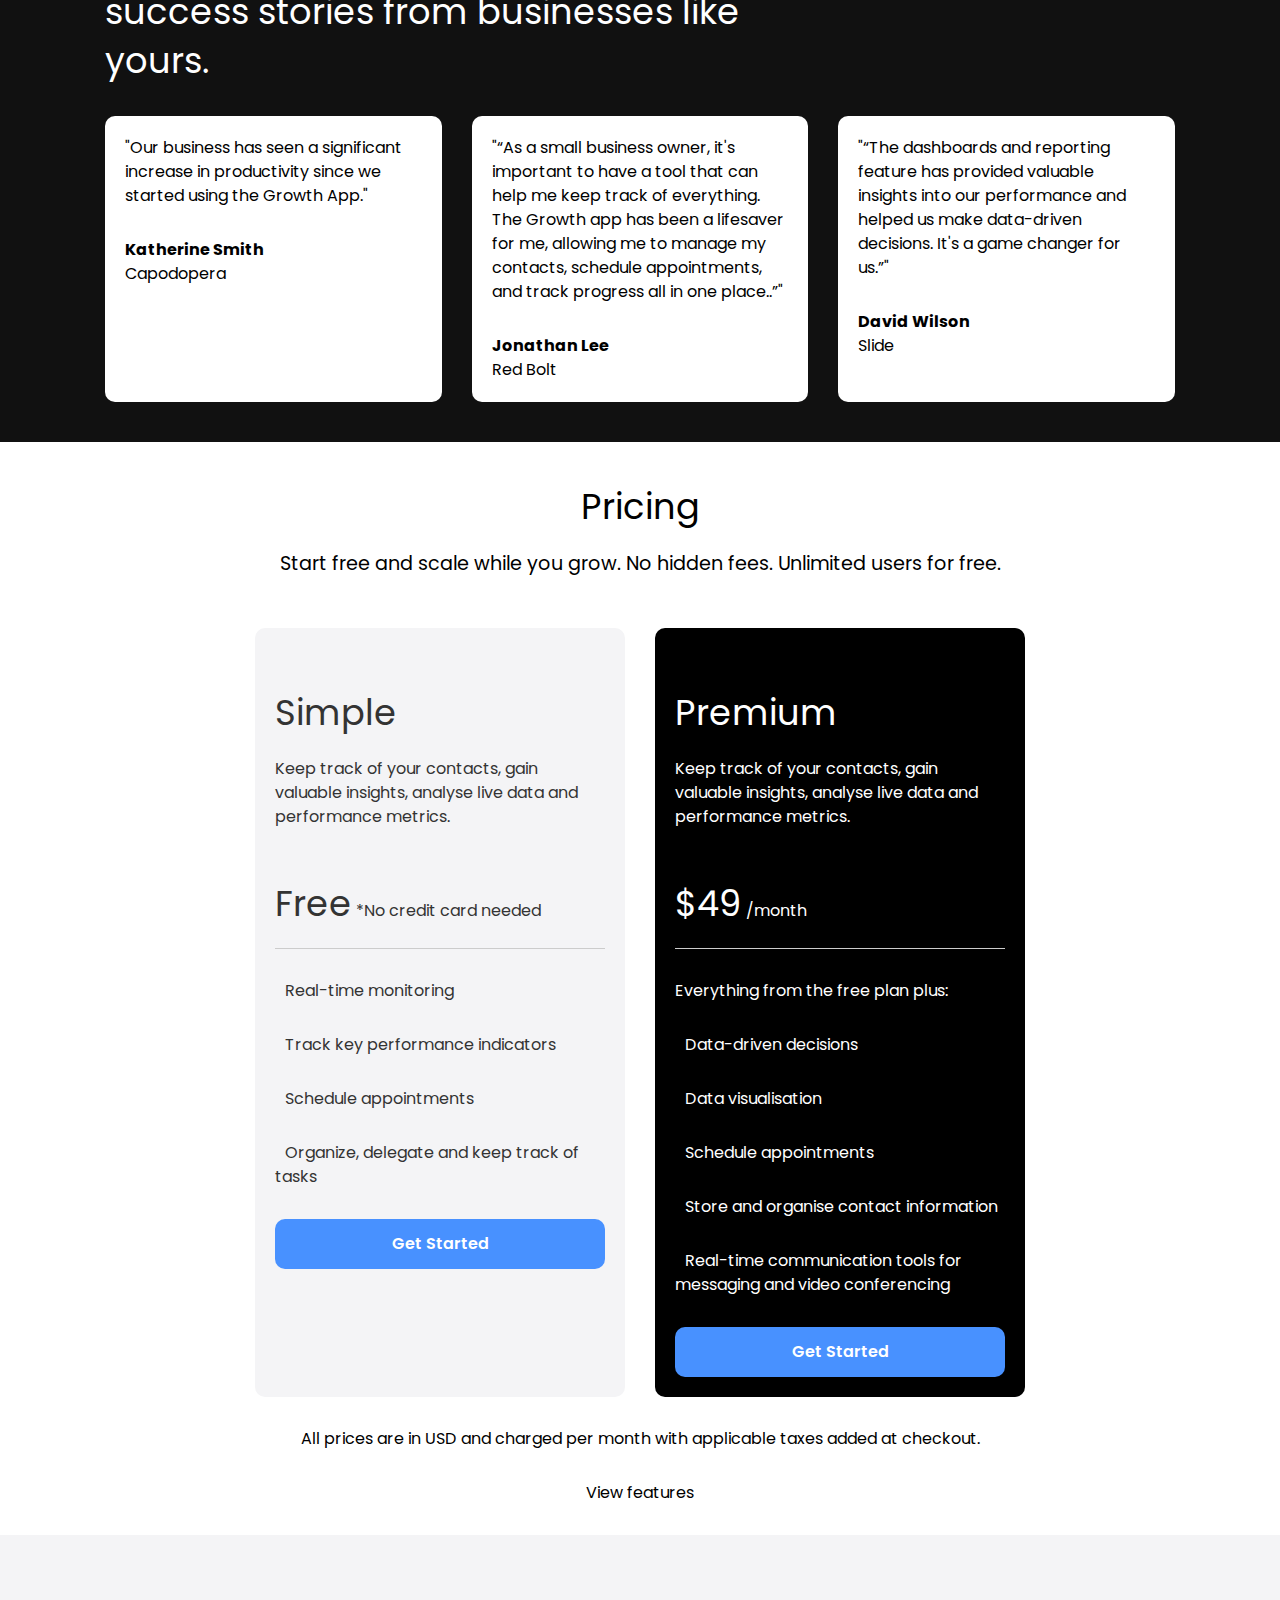
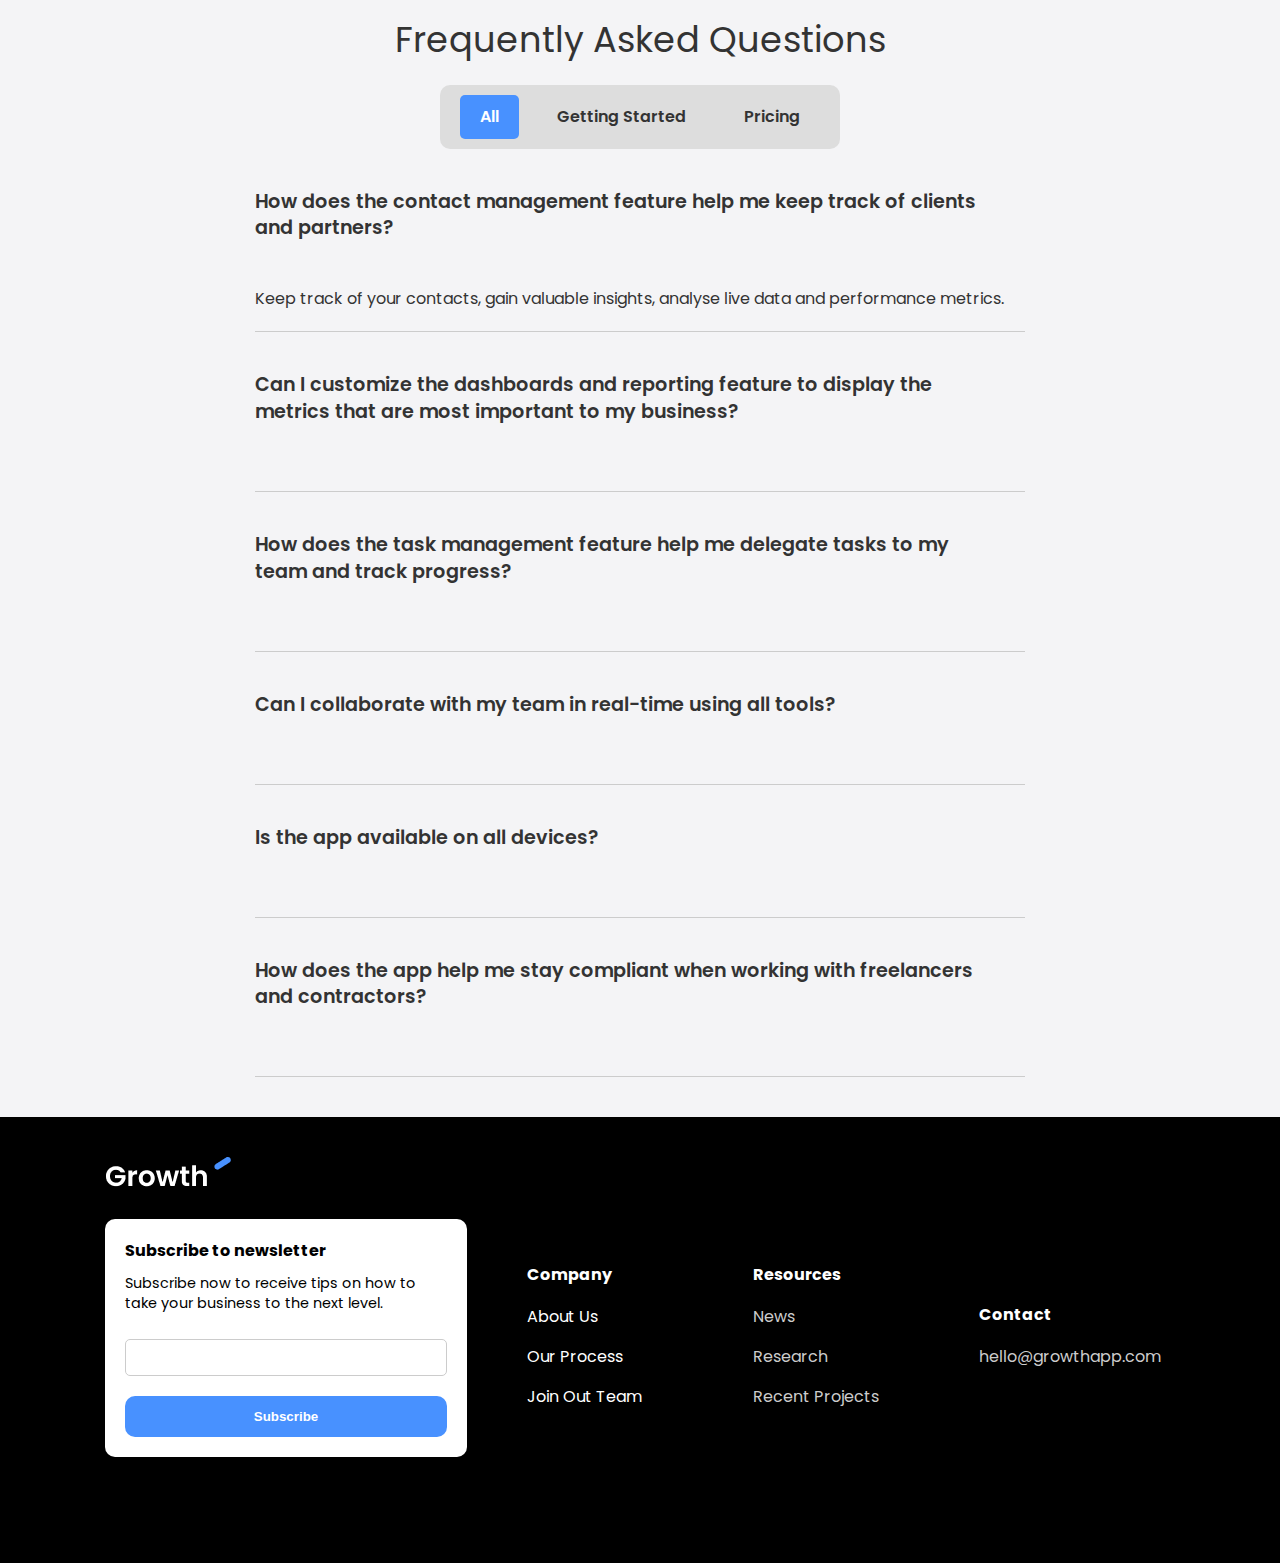
==== commit de305d87: "changed hero img folder to correct" ====
--- a/index.html
+++ b/index.html
@@ -9,7 +9,7 @@
     <link href="https://fonts.googleapis.com/css2?family=Poppins:wght@300;400;600;700&display=swap" rel="stylesheet">
     <link rel="stylesheet" href="https://cdnjs.cloudflare.com/ajax/libs/font-awesome/6.6.0/css/all.min.css" integrity="sha512-Kc323vGBEqzTmouAECnVceyQqyqdsSiqLQISBL29aUW4U/M7pSPA/gEUZQqv1cwx4OnYxTxve5UMg5GT6L4JJg==" crossorigin="anonymous" referrerpolicy="no-referrer" />
     <link rel="stylesheet" href="./LUT_coursework/style.css">
-    <link rel="shortcut icon" href="Images/favicon.ico" type="image/x-icon">
+    <link rel="shortcut icon" href="./LUT_coursework/Images/favicon.ico" type="image/x-icon">
 </head>
 <body>
 
--- a/LUT_coursework/style.css
+++ b/LUT_coursework/style.css
@@ -74,7 +74,7 @@
 }
 
 .hero .container {
-    background: url('../Images/hero-bg.png') no-repeat;
+    background: url('../LUT_coursework/Images/hero-bg.png') no-repeat;
     background-size: contain;
     background-position: center bottom;
     height: 550px;
@@ -461,7 +461,7 @@
     }
 
     .hero .container {
-        background: url(/Images/hero-bg-mobile.png) no-repeat;
+        background: url(../LUT_coursework/Images/hero-bg-mobile.png) no-repeat;
         background-size: 350px 400px;
         background-position: bottom;
         height: 770px;
